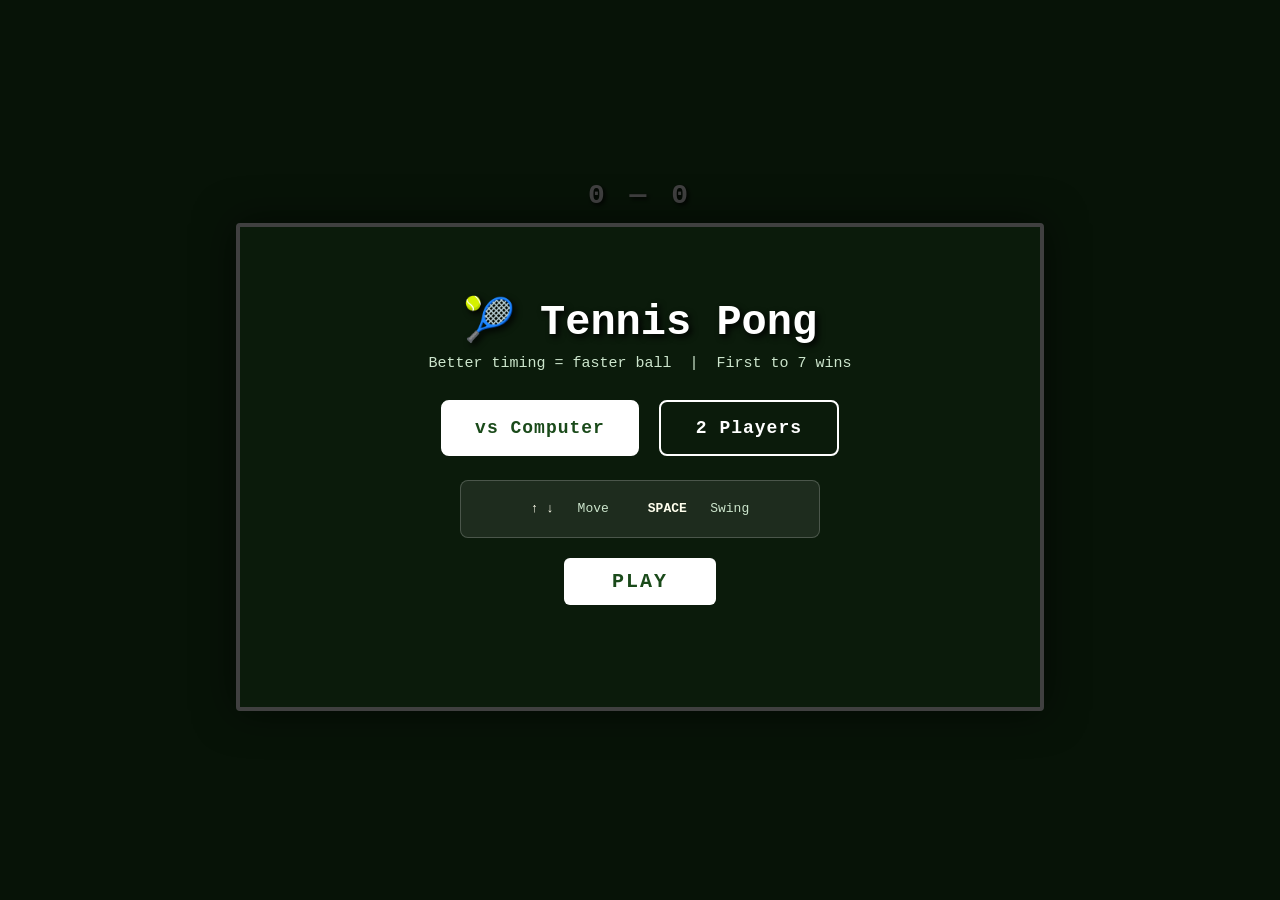
==== ai.html @ 0db9f885 "Add files via upload" ====
<!DOCTYPE html>
<html lang="en">
<head>
<meta charset="UTF-8">
<meta name="viewport" content="width=device-width, initial-scale=1.0">
<title>Tennis Pong</title>
<style>
  * { margin: 0; padding: 0; box-sizing: border-box; }
  body {
    background: #1a4a1a;
    display: flex;
    flex-direction: column;
    align-items: center;
    justify-content: center;
    height: 100vh;
    font-family: 'Courier New', monospace;
    overflow: hidden;
  }
  #ui {
    color: #fff;
    font-size: 28px;
    font-weight: bold;
    margin-bottom: 12px;
    letter-spacing: 4px;
    text-shadow: 2px 2px 4px #000;
  }
  #canvas {
    border: 4px solid #fff;
    border-radius: 4px;
    display: block;
    background: #2d6a2d;
    box-shadow: 0 0 40px rgba(0,0,0,0.6);
  }
  #instructions {
    color: #cce5cc;
    font-size: 13px;
    margin-top: 10px;
    text-align: center;
    line-height: 1.8;
  }
  #overlay {
    position: absolute;
    top: 0; left: 0; right: 0; bottom: 0;
    background: rgba(0,0,0,0.75);
    display: flex;
    flex-direction: column;
    align-items: center;
    justify-content: center;
    color: #fff;
    font-family: 'Courier New', monospace;
    text-align: center;
  }
  #overlay h1 { font-size: 42px; margin-bottom: 8px; text-shadow: 3px 3px 6px #000; }
  .subtitle { font-size: 15px; color: #cce5cc; margin-bottom: 28px; }
  .mode-btns { display: flex; gap: 20px; margin-bottom: 24px; }
  .mode-btn {
    padding: 16px 32px;
    font-size: 18px;
    font-family: 'Courier New', monospace;
    background: transparent;
    color: #fff;
    border: 2px solid #fff;
    border-radius: 8px;
    cursor: pointer;
    font-weight: bold;
    letter-spacing: 1px;
    min-width: 180px;
  }
  .mode-btn:hover, .mode-btn.selected { background: #fff; color: #1a4a1a; }
  .controls-box {
    background: rgba(255,255,255,0.08);
    border: 1px solid rgba(255,255,255,0.2);
    border-radius: 8px;
    padding: 14px 28px;
    font-size: 13px;
    color: #cce5cc;
    line-height: 2.2;
    margin-bottom: 20px;
    min-width: 360px;
  }
  .key { color: #ffe; font-weight: bold; }
  .start-btn {
    padding: 12px 48px;
    font-size: 20px;
    font-family: 'Courier New', monospace;
    background: #fff;
    color: #1a4a1a;
    border: none;
    border-radius: 6px;
    cursor: pointer;
    font-weight: bold;
    letter-spacing: 2px;
  }
  .start-btn:hover { background: #cce5cc; }
  .ghost-btn {
    padding: 12px 36px;
    font-size: 18px;
    font-family: 'Courier New', monospace;
    background: transparent;
    color: #fff;
    border: 2px solid #fff;
    border-radius: 6px;
    cursor: pointer;
    font-weight: bold;
    letter-spacing: 2px;
  }
  .ghost-btn:hover { background: rgba(255,255,255,0.1); }
</style>
</head>
<body>

<div id="ui"><span id="score1">0</span> — <span id="score2">0</span></div>
<canvas id="canvas" width="800" height="480"></canvas>
<div id="instructions"></div>

<div id="overlay">
  <h1>🎾 Tennis Pong</h1>
  <p class="subtitle">Better timing = faster ball &nbsp;|&nbsp; First to 7 wins</p>
  <div class="mode-btns">
    <button class="mode-btn selected" id="btn-cpu" onclick="selectMode('cpu')">vs Computer</button>
    <button class="mode-btn" id="btn-2p" onclick="selectMode('2p')">2 Players</button>
  </div>
  <div class="controls-box" id="controls-display">
    <div><span class="key">↑ ↓</span> &nbsp; Move &nbsp;&nbsp;&nbsp; <span class="key">SPACE</span> &nbsp; Swing</div>
  </div>
  <button class="start-btn" onclick="startGame()">PLAY</button>
</div>

<script>
const canvas = document.getElementById('canvas');
const ctx = canvas.getContext('2d');
const overlay = document.getElementById('overlay');
const instrEl = document.getElementById('instructions');

const W = canvas.width, H = canvas.height;
const PLAYER_W = 14, PLAYER_H = 80;
const BALL_R = 10;
const WIN_SCORE = 7;
const PADDLE_SPEED = 5;

let gameMode = 'cpu';
let gameRunning = false;
let loopStarted = false;
let scores = [0, 0];
let ball, players, serving, gameOver;
let feedbacks = [];
let keys = {};
let lastSwingTime = [0, 0];

function selectMode(mode) {
  gameMode = mode;
  document.getElementById('btn-cpu').classList.toggle('selected', mode === 'cpu');
  document.getElementById('btn-2p').classList.toggle('selected', mode === '2p');
  const box = document.getElementById('controls-display');
  if (mode === 'cpu') {
    box.innerHTML = `<div><span class="key">↑ ↓</span> &nbsp; Move &nbsp;&nbsp;&nbsp; <span class="key">SPACE</span> &nbsp; Swing</div>`;
  } else {
    box.innerHTML = `
      <div style="margin-bottom:4px;color:#e8c84a;font-weight:bold;">Player 1 (left)</div>
      <div style="margin-bottom:10px;"><span class="key">W / S</span> &nbsp; Move &nbsp;&nbsp;&nbsp; <span class="key">SPACE</span> &nbsp; Swing</div>
      <div style="margin-bottom:4px;color:#4ab8e8;font-weight:bold;">Player 2 (right)</div>
      <div><span class="key">↑ ↓</span> &nbsp; Move &nbsp;&nbsp;&nbsp; <span class="key">ENTER</span> &nbsp; Swing</div>
    `;
  }
}

function updateInstructions() {
  if (gameMode === 'cpu') {
    instrEl.innerHTML = `<span style="color:#e8c84a;">You</span>: <strong>↑ ↓</strong> move &nbsp;|&nbsp; <strong>SPACE</strong> swing &nbsp;|&nbsp; Better timing = faster shot &nbsp;|&nbsp; First to 7 wins`;
  } else {
    instrEl.innerHTML = `<span style="color:#e8c84a;">P1</span>: <strong>W/S</strong> move &nbsp; <strong>SPACE</strong> swing &nbsp;&nbsp;|&nbsp;&nbsp; <span style="color:#4ab8e8;">P2</span>: <strong>↑↓</strong> move &nbsp; <strong>ENTER</strong> swing &nbsp;|&nbsp; First to 7 wins`;
  }
}

function initGame() {
  serving = Math.random() < 0.5 ? 0 : 1;
  gameOver = false;
  feedbacks = [];
  scores = [0, 0];
  document.getElementById('score1').textContent = 0;
  document.getElementById('score2').textContent = 0;
  resetRound();
}

function resetRound() {
  players = [
    { x: 36, y: H/2 - PLAYER_H/2, swing: 0, hitFrame: -1, color: '#e8c84a', racketColor: '#c8a820' },
    { x: W - 36 - PLAYER_W, y: H/2 - PLAYER_H/2, swing: 0, hitFrame: -1, color: '#4ab8e8', racketColor: '#2090c0' }
  ];
  ball = {
    x: W/2, y: H/2,
    vx: (serving === 0 ? 1 : -1) * 4,
    vy: (Math.random() - 0.5) * 4,
    speed: 4,
    trail: [],
    lastHit: -1,
    inPlay: false
  };
  lastSwingTime = [0, 0];
  setTimeout(() => { if (!gameOver) ball.inPlay = true; }, 800);
}

function startGame() {
  overlay.style.display = 'none';
  gameRunning = true;
  updateInstructions();
  initGame();
  if (!loopStarted) { loopStarted = true; requestAnimationFrame(loop); }
}

document.addEventListener('keydown', (e) => {
  keys[e.code] = true;
  if (['ArrowUp','ArrowDown','Space','Enter'].includes(e.code)) e.preventDefault();
  if (!gameRunning || gameOver) return;
  if (e.code === 'Space') trySwing(0);
  if (e.code === 'Enter' && gameMode === '2p') trySwing(1);
});

document.addEventListener('keyup', (e) => { keys[e.code] = false; });

function trySwing(i) {
  const now = Date.now();
  if (now - lastSwingTime[i] < 300) return;
  const p = players[i];
  const bx = ball.x, by = ball.y;
  const ballApproaching = i === 0 ? ball.vx < 0 : ball.vx > 0;
  const xClose = i === 0
    ? (bx > p.x - 50 && bx < p.x + PLAYER_W + 60)
    : (bx < p.x + PLAYER_W + 50 && bx > p.x - 60);
  const yClose = by > p.y - 30 && by < p.y + PLAYER_H + 30;

  p.swing = 1;

  if (xClose && yClose && ballApproaching && ball.inPlay && ball.lastHit !== i) {
    lastSwingTime[i] = now;
    p.hitFrame = 10;

    const centerY = p.y + PLAYER_H / 2;
    const dist = Math.abs(by - centerY);
    const timing = Math.max(0, 1 - dist / (PLAYER_H / 2 + 30));
    const newSpeed = 5 + timing * 10;

    const dir = i === 0 ? 1 : -1;
    const angle = ((by - centerY) / (PLAYER_H / 2)) * 0.8;
    ball.vx = dir * newSpeed * Math.cos(angle);
    ball.vy = newSpeed * Math.sin(angle) + (by - centerY) * 0.05;
    ball.speed = newSpeed;
    ball.lastHit = i;

    const fx = i === 0 ? p.x + PLAYER_W + 10 : p.x - 60;
    let label, color;
    if (timing > 0.8) { label = 'POWER!'; color = '#ff4444'; }
    else if (timing > 0.5) { label = 'GOOD!'; color = '#ffcc00'; }
    else { label = 'OK'; color = '#aaffaa'; }
    feedbacks.push({ x: fx, y: by, label, color, life: 60 });
  }
}

function updateCPU() {
  const p = players[1];
  const targetY = ball.y - PLAYER_H / 2;
  const diff = targetY - p.y;
  if (Math.abs(diff) > 3.8) p.y += (diff > 0 ? 1 : -1) * 3.8;
  p.y = Math.max(0, Math.min(H - PLAYER_H, p.y));

  if (ball.inPlay && ball.vx > 0 && ball.lastHit !== 1) {
    const bx = ball.x, by = ball.y;
    const xClose = bx > p.x - 55 && bx < p.x + PLAYER_W + 10;
    const yClose = by > p.y - 20 && by < p.y + PLAYER_H + 20;
    if (xClose && yClose) trySwing(1);
  }
}

function update() {
  if (!gameRunning || gameOver) return;

  // P1 movement
  const p1 = players[0];
  if (gameMode === 'cpu') {
    if (keys['ArrowUp'])   p1.y -= PADDLE_SPEED;
    if (keys['ArrowDown']) p1.y += PADDLE_SPEED;
  } else {
    if (keys['KeyW']) p1.y -= PADDLE_SPEED;
    if (keys['KeyS']) p1.y += PADDLE_SPEED;
  }
  p1.y = Math.max(0, Math.min(H - PLAYER_H, p1.y));
  if (p1.swing > 0) p1.swing -= 0.08;
  if (p1.hitFrame > 0) p1.hitFrame--;

  // P2 movement
  const p2 = players[1];
  if (gameMode === '2p') {
    if (keys['ArrowUp'])   p2.y -= PADDLE_SPEED;
    if (keys['ArrowDown']) p2.y += PADDLE_SPEED;
    p2.y = Math.max(0, Math.min(H - PLAYER_H, p2.y));
  } else {
    updateCPU();
  }
  if (p2.swing > 0) p2.swing -= 0.08;
  if (p2.hitFrame > 0) p2.hitFrame--;

  if (!ball.inPlay) return;

  ball.trail.push({ x: ball.x, y: ball.y });
  if (ball.trail.length > 10) ball.trail.shift();

  ball.x += ball.vx;
  ball.y += ball.vy;

  if (ball.y - BALL_R < 0) { ball.y = BALL_R; ball.vy *= -1; }
  if (ball.y + BALL_R > H) { ball.y = H - BALL_R; ball.vy *= -1; }

  feedbacks = feedbacks.filter(f => f.life-- > 0);

  if (ball.x - BALL_R < 0) {
    scores[1]++;
    document.getElementById('score2').textContent = scores[1];
    if (scores[1] >= WIN_SCORE) { endGame(1); return; }
    serving = 1; ball.inPlay = false;
    setTimeout(resetRound, 1200);
  } else if (ball.x + BALL_R > W) {
    scores[0]++;
    document.getElementById('score1').textContent = scores[0];
    if (scores[0] >= WIN_SCORE) { endGame(0); return; }
    serving = 0; ball.inPlay = false;
    setTimeout(resetRound, 1200);
  }
}

function endGame(winner) {
  gameOver = true;
  const colors = ['#e8c84a', '#4ab8e8'];
  const names = gameMode === 'cpu'
    ? (winner === 0 ? 'You Win! 🏆' : 'CPU Wins!')
    : `Player ${winner + 1} Wins! 🏆`;
  overlay.innerHTML = `
    <h1 style="color:${colors[winner]}">${names}</h1>
    <p style="font-size:22px;margin:10px 0;color:#cce5cc;">${scores[0]} — ${scores[1]}</p>
    <div style="display:flex;gap:16px;margin-top:22px;">
      <button class="start-btn" onclick="rematch()">REMATCH</button>
      <button class="ghost-btn" onclick="mainMenu()">MENU</button>
    </div>
  `;
  overlay.style.display = 'flex';
}

function rematch() {
  overlay.style.display = 'none';
  initGame();
}

function mainMenu() {
  gameRunning = false;
  overlay.innerHTML = `
    <h1>🎾 Tennis Pong</h1>
    <p class="subtitle">Better timing = faster ball &nbsp;|&nbsp; First to 7 wins</p>
    <div class="mode-btns">
      <button class="mode-btn ${gameMode==='cpu'?'selected':''}" id="btn-cpu" onclick="selectMode('cpu')">vs Computer</button>
      <button class="mode-btn ${gameMode==='2p'?'selected':''}" id="btn-2p" onclick="selectMode('2p')">2 Players</button>
    </div>
    <div class="controls-box" id="controls-display"></div>
    <button class="start-btn" onclick="startGame()">PLAY</button>
  `;
  overlay.style.display = 'flex';
  selectMode(gameMode);
}

function draw() {
  ctx.clearRect(0, 0, W, H);
  ctx.fillStyle = '#2d6a2d';
  ctx.fillRect(0, 0, W, H);

  // Court lines
  ctx.setLineDash([8, 12]);
  ctx.strokeStyle = 'rgba(255,255,255,0.25)';
  ctx.lineWidth = 3;
  ctx.beginPath(); ctx.moveTo(W/2, 0); ctx.lineTo(W/2, H); ctx.stroke();
  ctx.setLineDash([]);

  ctx.strokeStyle = 'rgba(255,255,255,0.15)';
  ctx.lineWidth = 2;
  ctx.strokeRect(60, 30, W - 120, H - 60);
  ctx.beginPath(); ctx.arc(W/2, H/2, 60, 0, Math.PI * 2); ctx.stroke();
  ctx.beginPath(); ctx.moveTo(W/2, 30); ctx.lineTo(W/2, H - 30); ctx.stroke();

  // Ball trail
  for (let i = 0; i < ball.trail.length; i++) {
    const alpha = (i / ball.trail.length) * 0.4;
    const r = BALL_R * (i / ball.trail.length);
    ctx.beginPath();
    ctx.arc(ball.trail[i].x, ball.trail[i].y, r, 0, Math.PI * 2);
    ctx.fillStyle = `rgba(255, 240, 100, ${alpha})`;
    ctx.fill();
  }

  // Players
  for (let i = 0; i < 2; i++) {
    const p = players[i];
    const swing = p.swing * (i === 0 ? 1 : -1) * 18;

    ctx.save();
    ctx.translate(p.x + PLAYER_W / 2, p.y + PLAYER_H / 2);
    ctx.rotate((swing * Math.PI) / 180);

    ctx.fillStyle = p.color;
    ctx.beginPath();
    ctx.roundRect(-PLAYER_W/2, -PLAYER_H/2, PLAYER_W, PLAYER_H, 6);
    ctx.fill();
    ctx.strokeStyle = p.racketColor;
    ctx.lineWidth = 2;
    ctx.stroke();

    ctx.strokeStyle = 'rgba(255,255,255,0.25)';
    ctx.lineWidth = 1;
    for (let j = -PLAYER_H/2 + 10; j < PLAYER_H/2; j += 10) {
      ctx.beginPath();
      ctx.moveTo(-PLAYER_W/2 + 2, j);
      ctx.lineTo(PLAYER_W/2 - 2, j);
      ctx.stroke();
    }
    ctx.restore();

    if (p.hitFrame > 0) {
      const alpha = p.hitFrame / 10;
      ctx.beginPath();
      ctx.arc(i === 0 ? p.x + PLAYER_W + 20 : p.x - 20, p.y + PLAYER_H/2, 25 * alpha, 0, Math.PI * 2);
      ctx.strokeStyle = `rgba(255, 220, 50, ${alpha})`;
      ctx.lineWidth = 3;
      ctx.stroke();
    }
  }

  // Ball
  ctx.beginPath();
  ctx.arc(ball.x, ball.y, BALL_R, 0, Math.PI * 2);
  ctx.fillStyle = '#f5f555';
  ctx.fill();
  ctx.strokeStyle = '#c8a820';
  ctx.lineWidth = 2;
  ctx.stroke();
  ctx.beginPath();
  ctx.arc(ball.x - 3, ball.y - 3, 3, 0, Math.PI * 2);
  ctx.fillStyle = 'rgba(255,255,255,0.4)';
  ctx.fill();

  // Feedback
  for (const f of feedbacks) {
    const alpha = f.life / 60;
    const yOff = (60 - f.life) * 0.4;
    ctx.font = 'bold 16px Courier New';
    ctx.fillStyle = hexToRgba(f.color, alpha);
    ctx.fillText(f.label, f.x, f.y - yOff);
  }

  // Ready message
  if (gameRunning && !ball.inPlay && !gameOver) {
    ctx.font = 'bold 18px Courier New';
    ctx.fillStyle = 'rgba(255,255,255,0.7)';
    ctx.textAlign = 'center';
    ctx.fillText('Get ready...', W/2, H/2 - 20);
    ctx.textAlign = 'left';
  }
}

function hexToRgba(hex, alpha) {
  const r = parseInt(hex.slice(1,3),16), g = parseInt(hex.slice(3,5),16), b = parseInt(hex.slice(5,7),16);
  return `rgba(${r},${g},${b},${alpha})`;
}

function loop() {
  update();
  draw();
  requestAnimationFrame(loop);
}
</script>
</body>
</html>
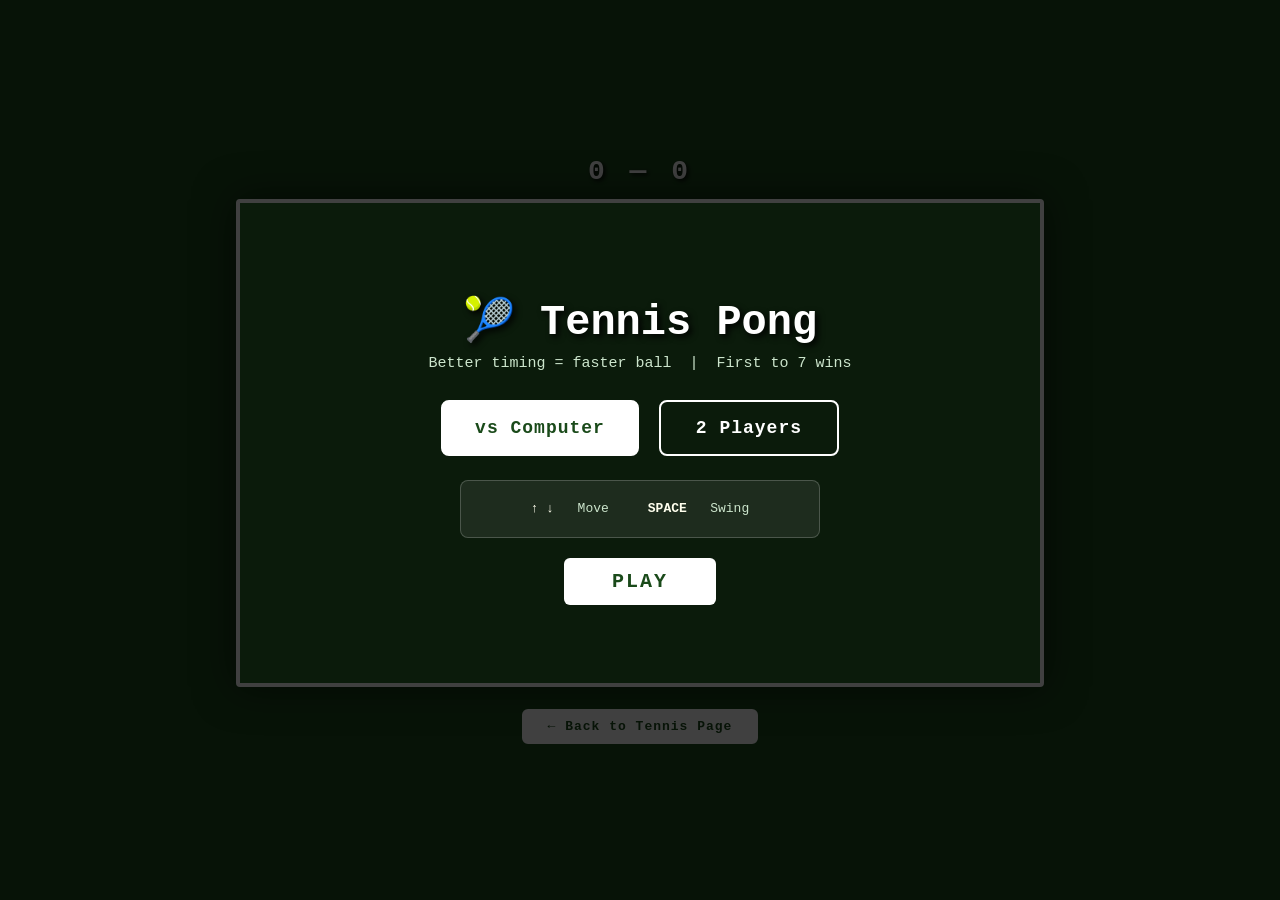
==== commit 908945c7: "Add files via upload" ====
--- a/ai.html
+++ b/ai.html
@@ -112,7 +112,9 @@
 <div id="ui"><span id="score1">0</span> — <span id="score2">0</span></div>
 <canvas id="canvas" width="800" height="480"></canvas>
 <div id="instructions"></div>
-
+<div style="margin-top: 12px;">
+    <a href="fromScratch.html" style="display: inline-block; padding: 8px 24px; background: #ffffff; color: #1a4a1a; border: 2px solid #ffffff; border-radius: 6px; font-family: Courier New, monospace; font-size: 13px; text-decoration: none; font-weight: bold; letter-spacing: 1px;">← Back to Tennis Page</a>
+</div>
 <div id="overlay">
   <h1>🎾 Tennis Pong</h1>
   <p class="subtitle">Better timing = faster ball &nbsp;|&nbsp; First to 7 wins</p>
